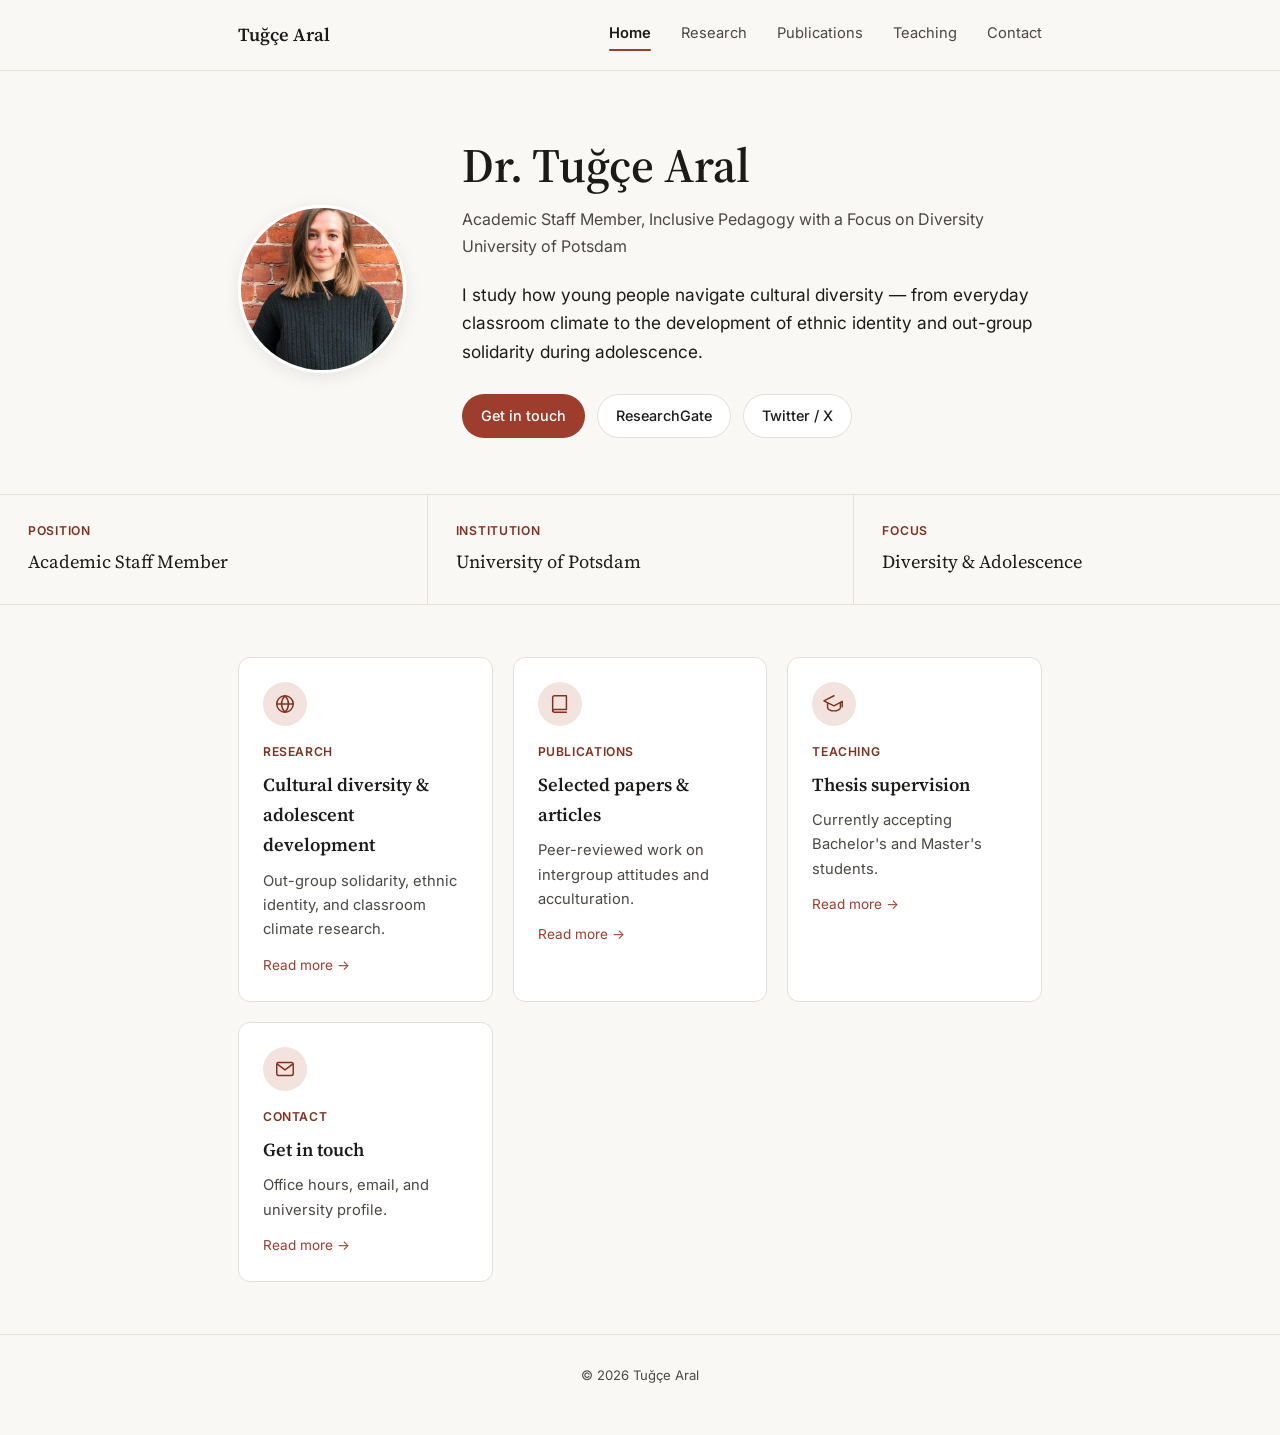
==== index.html @ c8dd9a88 "Add personal academic website for Dr. Tuğçe Aral Multi-page static site (Home, Research, Publication" ====
<!DOCTYPE html>
<html lang="en">
<head>
<meta charset="UTF-8">
<meta name="viewport" content="width=device-width, initial-scale=1.0">
<title>Tuğçe Aral</title>
<meta name="description" content="Dr. Tuğçe Aral — Academic staff member, University of Potsdam. Research on intergroup relations, cultural diversity, and adolescent development.">
<link rel="preconnect" href="https://fonts.googleapis.com">
<link rel="preconnect" href="https://fonts.gstatic.com" crossorigin>
<link href="https://fonts.googleapis.com/css2?family=Source+Serif+4:opsz,wght@8..60,400;8..60,600;8..60,700&family=Inter:wght@400;500;600&display=swap" rel="stylesheet">
<link rel="stylesheet" href="style.css">
</head>
<body>

<header class="site-header">
  <div class="wrap header-inner">
    <a href="index.html" class="brand">Tuğçe Aral</a>
    <nav>
      <a href="index.html" class="active" aria-current="page">Home</a>
      <a href="research.html">Research</a>
      <a href="publications.html">Publications</a>
      <a href="teaching.html">Teaching</a>
      <a href="contact.html">Contact</a>
    </nav>
  </div>
</header>

<main>

  <section class="hero wrap">
    <div class="hero-photo">
      <img src="assets/tugce-aral.webp" alt="Portrait of Dr. Tuğçe Aral" onerror="this.closest('.hero-photo').classList.add('no-photo')">
    </div>
    <div class="hero-text">
      <h1>Dr. Tuğçe Aral</h1>
      <p class="role">Academic Staff Member, Inclusive Pedagogy with a Focus on Diversity<br>University of Potsdam</p>
      <p class="intro">
        I study how young people navigate cultural diversity — from everyday classroom
        climate to the development of ethnic identity and out-group solidarity during
        adolescence.
      </p>
      <div class="hero-links">
        <a href="contact.html" class="btn btn-primary">Get in touch</a>
        <a href="https://www.researchgate.net/profile/Tugce-Aral" class="btn btn-outline" target="_blank" rel="noopener">ResearchGate</a>
        <a href="https://twitter.com/tugcearal" class="btn btn-outline" target="_blank" rel="noopener">Twitter / X</a>
      </div>
    </div>
  </section>

  <div class="glance">
    <div>
      <p class="glance-label">Position</p>
      <p class="glance-value">Academic Staff Member</p>
    </div>
    <div>
      <p class="glance-label">Institution</p>
      <p class="glance-value">University of Potsdam</p>
    </div>
    <div>
      <p class="glance-label">Focus</p>
      <p class="glance-value">Diversity &amp; Adolescence</p>
    </div>
  </div>

  <div class="teasers wrap">
    <a href="research.html" class="teaser">
      <div class="icon-circle" aria-hidden="true">
        <svg viewBox="0 0 24 24" fill="none" stroke="currentColor" stroke-width="1.6" stroke-linecap="round" stroke-linejoin="round">
          <circle cx="12" cy="12" r="9"/>
          <path d="M3 12h18M12 3c2.5 2.6 3.8 5.8 3.8 9s-1.3 6.4-3.8 9c-2.5-2.6-3.8-5.8-3.8-9s1.3-6.4 3.8-9z"/>
        </svg>
      </div>
      <p class="teaser-eyebrow">Research</p>
      <h3>Cultural diversity &amp; adolescent development</h3>
      <p>Out-group solidarity, ethnic identity, and classroom climate research.</p>
      <span class="arrow">Read more →</span>
    </a>
    <a href="publications.html" class="teaser">
      <div class="icon-circle" aria-hidden="true">
        <svg viewBox="0 0 24 24" fill="none" stroke="currentColor" stroke-width="1.6" stroke-linecap="round" stroke-linejoin="round">
          <path d="M4 19.5V5a2 2 0 0 1 2-2h13v15H6a2 2 0 0 0-2 2z"/>
          <path d="M4 19.5A2 2 0 0 0 6 21h13"/>
        </svg>
      </div>
      <p class="teaser-eyebrow">Publications</p>
      <h3>Selected papers &amp; articles</h3>
      <p>Peer-reviewed work on intergroup attitudes and acculturation.</p>
      <span class="arrow">Read more →</span>
    </a>
    <a href="teaching.html" class="teaser">
      <div class="icon-circle" aria-hidden="true">
        <svg viewBox="0 0 24 24" fill="none" stroke="currentColor" stroke-width="1.6" stroke-linecap="round" stroke-linejoin="round">
          <path d="M12 3 1 8.5 12 14l9-4.9V15"/>
          <path d="M5 10.7V16c0 1.5 3 3.5 7 3.5s7-2 7-3.5v-5.3"/>
        </svg>
      </div>
      <p class="teaser-eyebrow">Teaching</p>
      <h3>Thesis supervision</h3>
      <p>Currently accepting Bachelor's and Master's students.</p>
      <span class="arrow">Read more →</span>
    </a>
    <a href="contact.html" class="teaser">
      <div class="icon-circle" aria-hidden="true">
        <svg viewBox="0 0 24 24" fill="none" stroke="currentColor" stroke-width="1.6" stroke-linecap="round" stroke-linejoin="round">
          <rect x="3" y="5" width="18" height="14" rx="2"/>
          <path d="m4 7 8 6 8-6"/>
        </svg>
      </div>
      <p class="teaser-eyebrow">Contact</p>
      <h3>Get in touch</h3>
      <p>Office hours, email, and university profile.</p>
      <span class="arrow">Read more →</span>
    </a>
  </div>

</main>

<footer class="site-footer">
  <div class="wrap">
    <p>&copy; <span id="year"></span> Tuğçe Aral</p>
  </div>
</footer>

<script>
  document.getElementById('year').textContent = new Date().getFullYear();
</script>

</body>
</html>
---- style.css ----
:root {
  --ink: #1c1b1a;
  --ink-soft: #4a4744;
  --paper: #faf8f5;
  --paper-raised: #ffffff;
  --line: #e4dfd8;
  --accent: #9c3d2e;
  --accent-dark: #82301f;
  --accent-soft: #f2e3de;

  --serif: "Source Serif 4", Georgia, serif;
  --sans: "Inter", -apple-system, BlinkMacSystemFont, "Segoe UI", sans-serif;
  --max: 860px;
}

* { box-sizing: border-box; }

body {
  margin: 0;
  font-family: var(--sans);
  color: var(--ink);
  background: var(--paper);
  line-height: 1.65;
}

.wrap {
  max-width: var(--max);
  margin: 0 auto;
  padding: 0 28px;
}

a { color: var(--accent); }

/* Header */
.site-header {
  position: sticky;
  top: 0;
  z-index: 10;
  background: rgba(250, 248, 245, 0.9);
  backdrop-filter: blur(6px);
  border-bottom: 1px solid var(--line);
}

.header-inner {
  display: flex;
  align-items: center;
  justify-content: space-between;
  padding: 20px 28px;
}

.brand {
  font-family: var(--serif);
  font-weight: 600;
  font-size: 1.15rem;
  color: var(--ink);
  text-decoration: none;
}

nav { display: flex; gap: 30px; flex-wrap: wrap; }

nav a {
  position: relative;
  color: var(--ink-soft);
  text-decoration: none;
  font-size: 0.92rem;
  padding-bottom: 4px;
}

nav a:hover { color: var(--accent); }

nav a.active {
  color: var(--ink);
  font-weight: 600;
}

nav a.active::after {
  content: "";
  position: absolute;
  left: 0;
  right: 0;
  bottom: -2px;
  height: 2px;
  background: var(--accent);
  border-radius: 2px;
}

/* Page header (non-home pages) */
.page-head {
  padding: 56px 28px 40px;
  border-bottom: 1px solid var(--line);
}

.page-head .eyebrow { margin-bottom: 10px; }

.page-head h1 {
  font-size: 2.2rem;
  margin: 0 0 14px;
}

.page-head .lede {
  color: var(--ink-soft);
  font-size: 1.05rem;
  max-width: 60ch;
  margin: 0;
}

/* Hero (home) */
.hero {
  display: flex;
  align-items: center;
  gap: 56px;
  padding: 68px 28px 56px;
}

.hero-text { flex: 1.3; min-width: 280px; }

.eyebrow {
  margin: 0 0 6px;
  font-family: var(--serif);
  font-style: italic;
  font-size: 1.05rem;
  color: var(--accent-dark);
}

h1 {
  font-family: var(--serif);
  font-weight: 600;
  font-size: 3rem;
  line-height: 1.1;
  margin: 0 0 14px;
}

.role {
  color: var(--ink-soft);
  font-size: 1rem;
  margin: 0 0 22px;
}

.intro {
  font-size: 1.08rem;
  color: var(--ink);
  max-width: 52ch;
  margin: 0 0 28px;
}

.hero-links {
  display: flex;
  align-items: center;
  gap: 12px;
  flex-wrap: wrap;
}

.btn {
  display: inline-block;
  padding: 9px 18px;
  border-radius: 999px;
  font-size: 0.9rem;
  font-weight: 500;
  text-decoration: none;
  border: 1px solid transparent;
}

.btn-primary { background: var(--accent); color: #fff; }
.btn-primary:hover { background: var(--accent-dark); }

.btn-outline {
  border-color: var(--line);
  color: var(--ink);
  background: var(--paper-raised);
}
.btn-outline:hover { border-color: var(--accent); color: var(--accent); }

.hero-photo {
  flex: 0 0 auto;
}

.hero-photo img {
  width: 168px;
  height: 168px;
  border-radius: 50%;
  object-fit: cover;
  border: 3px solid var(--paper-raised);
  box-shadow: 0 4px 18px rgba(0, 0, 0, 0.08);
  display: block;
}

.hero-photo.no-photo img { visibility: hidden; }
.hero-photo.no-photo {
  width: 168px;
  height: 168px;
  border-radius: 50%;
  background: var(--accent-soft);
  display: flex;
  align-items: center;
  justify-content: center;
  color: var(--accent-dark);
  font-family: var(--serif);
  font-style: italic;
  font-size: 0.72rem;
  text-align: center;
  padding: 10px;
}
.hero-photo.no-photo::after { content: "Add photo"; }

/* At-a-glance strip (home) */
.glance {
  display: grid;
  grid-template-columns: repeat(3, 1fr);
  border-top: 1px solid var(--line);
  border-bottom: 1px solid var(--line);
}

.glance div {
  padding: 26px 28px;
  border-left: 1px solid var(--line);
}
.glance div:first-child { border-left: none; }

.glance .glance-label {
  font-family: var(--sans);
  font-size: 0.76rem;
  text-transform: uppercase;
  letter-spacing: 0.06em;
  color: var(--accent-dark);
  margin: 0 0 6px;
  font-weight: 600;
}

.glance .glance-value {
  font-family: var(--serif);
  font-size: 1.15rem;
  color: var(--ink);
  margin: 0;
}

/* Home teaser cards linking to subpages */
.teasers {
  display: grid;
  grid-template-columns: repeat(auto-fit, minmax(230px, 1fr));
  gap: 20px;
  padding: 52px 28px;
}

.teaser {
  display: block;
  text-decoration: none;
  background: var(--paper-raised);
  border: 1px solid var(--line);
  border-radius: 12px;
  padding: 24px;
  transition: border-color 0.15s, transform 0.15s;
}

.teaser:hover {
  border-color: var(--accent);
  transform: translateY(-2px);
}

.icon-circle {
  width: 44px;
  height: 44px;
  border-radius: 50%;
  background: var(--accent-soft);
  color: var(--accent-dark);
  display: flex;
  align-items: center;
  justify-content: center;
  margin-bottom: 16px;
  flex-shrink: 0;
}

.icon-circle svg {
  width: 22px;
  height: 22px;
}

.teaser .teaser-eyebrow {
  font-size: 0.76rem;
  text-transform: uppercase;
  letter-spacing: 0.05em;
  color: var(--accent-dark);
  font-weight: 600;
  margin: 0 0 8px;
}

.teaser h3 {
  font-family: var(--serif);
  font-size: 1.15rem;
  margin: 0 0 8px;
  color: var(--ink);
}

.teaser p {
  margin: 0;
  font-size: 0.92rem;
  color: var(--ink-soft);
}

.teaser .arrow {
  color: var(--accent);
  font-size: 0.85rem;
  margin-top: 12px;
  display: inline-block;
}

/* Generic content sections */
.section {
  padding: 52px 28px;
}

.section + .section { border-top: 1px solid var(--line); }

h2 {
  font-family: var(--serif);
  font-weight: 600;
  font-size: 1.7rem;
  margin: 0 0 18px;
}

h3 {
  font-family: var(--serif);
  font-weight: 600;
  font-size: 1.12rem;
  margin: 0 0 6px;
}

p { color: var(--ink-soft); margin: 0 0 14px; }

.note { font-size: 0.88rem; font-style: italic; margin-top: 20px; }

.memberships {
  font-size: 0.92rem;
  padding-top: 24px;
  margin-top: 8px;
  margin-bottom: 0;
}
.memberships strong { color: var(--ink); }

/* Research topic list */
.topic-list {
  list-style: none;
  margin: 0;
  padding: 0;
  display: grid;
  grid-template-columns: repeat(auto-fit, minmax(240px, 1fr));
  gap: 20px;
}

.topic-list li {
  background: var(--paper-raised);
  border: 1px solid var(--line);
  border-radius: 12px;
  padding: 24px;
  transition: border-color 0.15s, transform 0.15s;
}

.topic-list li:hover {
  border-color: var(--accent);
  transform: translateY(-2px);
}

.topic-list h3 { font-size: 1.08rem; }

.topic-list p { margin: 0; font-size: 0.94rem; }

/* Publications */
.pub-list {
  list-style: none;
  margin: 0;
  padding: 0;
  display: flex;
  flex-direction: column;
  gap: 22px;
}

.pub-list li {
  padding-bottom: 22px;
  border-bottom: 1px solid var(--line);
}

.pub-list li:last-child { border-bottom: none; padding-bottom: 0; }

.pub-list p { margin: 0 0 6px; font-size: 0.96rem; color: var(--ink-soft); }
.pub-list strong { color: var(--ink); }
.pub-list em { font-style: italic; }

.pub-list a {
  font-size: 0.85rem;
  text-decoration: none;
}
.pub-list a:hover { text-decoration: underline; }

/* Contact */
.contact-grid {
  display: grid;
  grid-template-columns: repeat(auto-fit, minmax(200px, 1fr));
  gap: 28px;
}

.contact-grid p { margin: 0 0 8px; }
.contact-grid a { text-decoration: none; }
.contact-grid a:hover { text-decoration: underline; }

.contact-grid h3 {
  font-family: var(--sans);
  font-size: 0.76rem;
  text-transform: uppercase;
  letter-spacing: 0.05em;
  color: var(--accent-dark);
  font-weight: 600;
  margin: 0 0 10px;
}

/* Footer */
.site-footer { padding: 30px 28px 48px; border-top: 1px solid var(--line); }
.site-footer p {
  font-size: 0.82rem;
  color: var(--ink-soft);
  margin: 0;
  text-align: center;
}

/* Responsive */
@media (max-width: 720px) {
  .hero { flex-direction: column; padding-top: 48px; text-align: center; }
  .hero-text { text-align: center; }
  .intro { margin-left: auto; margin-right: auto; }
  .hero-links { justify-content: center; }
  h1 { font-size: 2.3rem; }
  .topic-list { grid-template-columns: 1fr; }
  .glance { grid-template-columns: 1fr; }
  .glance div { border-left: none; border-top: 1px solid var(--line); }
  .glance div:first-child { border-top: none; }
}
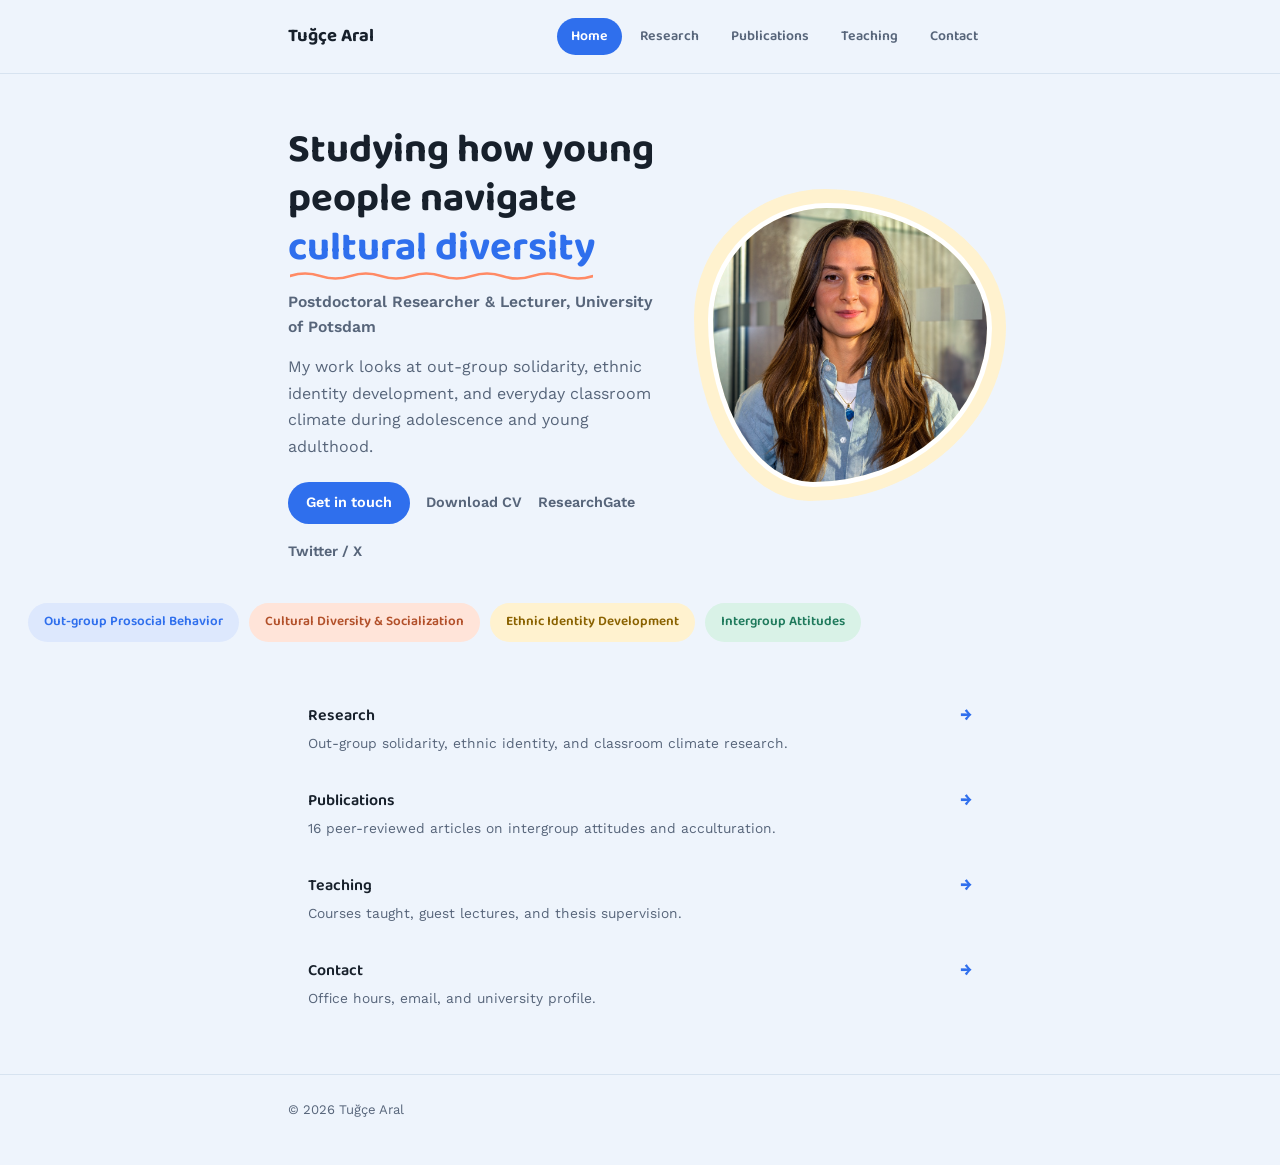
==== commit 9949326e: "Redesign site: friendly blue palette, updated CV content, and real headshot Add full publication lis" ====
--- a/index.html
+++ b/index.html
@@ -4,10 +4,10 @@
 <meta charset="UTF-8">
 <meta name="viewport" content="width=device-width, initial-scale=1.0">
 <title>Tuğçe Aral</title>
-<meta name="description" content="Dr. Tuğçe Aral — Academic staff member, University of Potsdam. Research on intergroup relations, cultural diversity, and adolescent development.">
+<meta name="description" content="Dr. Tuğçe Aral — Postdoctoral Researcher and Lecturer, University of Potsdam. Research on intergroup relations, cultural diversity, and adolescent development.">
 <link rel="preconnect" href="https://fonts.googleapis.com">
 <link rel="preconnect" href="https://fonts.gstatic.com" crossorigin>
-<link href="https://fonts.googleapis.com/css2?family=Source+Serif+4:opsz,wght@8..60,400;8..60,600;8..60,700&family=Inter:wght@400;500;600&display=swap" rel="stylesheet">
+<link href="https://fonts.googleapis.com/css2?family=Baloo+2:wght@600;700&family=Work+Sans:wght@400;500;600&display=swap" rel="stylesheet">
 <link rel="stylesheet" href="style.css">
 </head>
 <body>
@@ -28,88 +28,66 @@
 <main>
 
   <section class="hero wrap">
-    <div class="hero-photo">
-      <img src="assets/tugce-aral.webp" alt="Portrait of Dr. Tuğçe Aral" onerror="this.closest('.hero-photo').classList.add('no-photo')">
-    </div>
     <div class="hero-text">
-      <h1>Dr. Tuğçe Aral</h1>
-      <p class="role">Academic Staff Member, Inclusive Pedagogy with a Focus on Diversity<br>University of Potsdam</p>
+      <h1>Studying how young people navigate
+        <span class="squiggle-phrase">cultural diversity
+          <svg viewBox="0 0 200 12" preserveAspectRatio="none" aria-hidden="true">
+            <path d="M0 6 Q10 0 20 6 T40 6 T60 6 T80 6 T100 6 T120 6 T140 6 T160 6 T180 6 T200 6" fill="none" stroke-width="3" stroke-linecap="round"/>
+          </svg>
+        </span>
+      </h1>
+      <p class="role">Postdoctoral Researcher &amp; Lecturer, University of Potsdam</p>
       <p class="intro">
-        I study how young people navigate cultural diversity — from everyday classroom
-        climate to the development of ethnic identity and out-group solidarity during
-        adolescence.
+        My work looks at out-group solidarity, ethnic identity development, and everyday
+        classroom climate during adolescence and young adulthood.
       </p>
       <div class="hero-links">
-        <a href="contact.html" class="btn btn-primary">Get in touch</a>
-        <a href="https://www.researchgate.net/profile/Tugce-Aral" class="btn btn-outline" target="_blank" rel="noopener">ResearchGate</a>
-        <a href="https://twitter.com/tugcearal" class="btn btn-outline" target="_blank" rel="noopener">Twitter / X</a>
+        <a href="mailto:tugce.aral@uni-potsdam.de" class="primary">Get in touch</a>
+        <a href="assets/tugce-aral-cv.docx">Download CV</a>
+        <a href="https://www.researchgate.net/profile/Tugce-Aral" target="_blank" rel="noopener">ResearchGate</a>
+        <a href="https://twitter.com/tugcearal" target="_blank" rel="noopener">Twitter / X</a>
       </div>
+    </div>
+    <div class="hero-photo">
+      <img src="assets/tugce-aral-2.jpg" alt="Portrait of Dr. Tuğçe Aral">
     </div>
   </section>
 
-  <div class="glance">
-    <div>
-      <p class="glance-label">Position</p>
-      <p class="glance-value">Academic Staff Member</p>
-    </div>
-    <div>
-      <p class="glance-label">Institution</p>
-      <p class="glance-value">University of Potsdam</p>
-    </div>
-    <div>
-      <p class="glance-label">Focus</p>
-      <p class="glance-value">Diversity &amp; Adolescence</p>
-    </div>
+  <div class="chips" aria-hidden="true">
+    <span class="chip c1">Out-group Prosocial Behavior</span>
+    <span class="chip c2">Cultural Diversity &amp; Socialization</span>
+    <span class="chip c3">Ethnic Identity Development</span>
+    <span class="chip c4">Intergroup Attitudes</span>
   </div>
 
-  <div class="teasers wrap">
-    <a href="research.html" class="teaser">
-      <div class="icon-circle" aria-hidden="true">
-        <svg viewBox="0 0 24 24" fill="none" stroke="currentColor" stroke-width="1.6" stroke-linecap="round" stroke-linejoin="round">
-          <circle cx="12" cy="12" r="9"/>
-          <path d="M3 12h18M12 3c2.5 2.6 3.8 5.8 3.8 9s-1.3 6.4-3.8 9c-2.5-2.6-3.8-5.8-3.8-9s1.3-6.4 3.8-9z"/>
-        </svg>
-      </div>
-      <p class="teaser-eyebrow">Research</p>
-      <h3>Cultural diversity &amp; adolescent development</h3>
-      <p>Out-group solidarity, ethnic identity, and classroom climate research.</p>
-      <span class="arrow">Read more →</span>
+  <div class="index-list wrap">
+    <a href="research.html" class="index-row">
+      <span>
+        <h3>Research</h3>
+        <p>Out-group solidarity, ethnic identity, and classroom climate research.</p>
+      </span>
+      <span class="idx-arrow">→</span>
     </a>
-    <a href="publications.html" class="teaser">
-      <div class="icon-circle" aria-hidden="true">
-        <svg viewBox="0 0 24 24" fill="none" stroke="currentColor" stroke-width="1.6" stroke-linecap="round" stroke-linejoin="round">
-          <path d="M4 19.5V5a2 2 0 0 1 2-2h13v15H6a2 2 0 0 0-2 2z"/>
-          <path d="M4 19.5A2 2 0 0 0 6 21h13"/>
-        </svg>
-      </div>
-      <p class="teaser-eyebrow">Publications</p>
-      <h3>Selected papers &amp; articles</h3>
-      <p>Peer-reviewed work on intergroup attitudes and acculturation.</p>
-      <span class="arrow">Read more →</span>
+    <a href="publications.html" class="index-row">
+      <span>
+        <h3>Publications</h3>
+        <p>16 peer-reviewed articles on intergroup attitudes and acculturation.</p>
+      </span>
+      <span class="idx-arrow">→</span>
     </a>
-    <a href="teaching.html" class="teaser">
-      <div class="icon-circle" aria-hidden="true">
-        <svg viewBox="0 0 24 24" fill="none" stroke="currentColor" stroke-width="1.6" stroke-linecap="round" stroke-linejoin="round">
-          <path d="M12 3 1 8.5 12 14l9-4.9V15"/>
-          <path d="M5 10.7V16c0 1.5 3 3.5 7 3.5s7-2 7-3.5v-5.3"/>
-        </svg>
-      </div>
-      <p class="teaser-eyebrow">Teaching</p>
-      <h3>Thesis supervision</h3>
-      <p>Currently accepting Bachelor's and Master's students.</p>
-      <span class="arrow">Read more →</span>
+    <a href="teaching.html" class="index-row">
+      <span>
+        <h3>Teaching</h3>
+        <p>Courses taught, guest lectures, and thesis supervision.</p>
+      </span>
+      <span class="idx-arrow">→</span>
     </a>
-    <a href="contact.html" class="teaser">
-      <div class="icon-circle" aria-hidden="true">
-        <svg viewBox="0 0 24 24" fill="none" stroke="currentColor" stroke-width="1.6" stroke-linecap="round" stroke-linejoin="round">
-          <rect x="3" y="5" width="18" height="14" rx="2"/>
-          <path d="m4 7 8 6 8-6"/>
-        </svg>
-      </div>
-      <p class="teaser-eyebrow">Contact</p>
-      <h3>Get in touch</h3>
-      <p>Office hours, email, and university profile.</p>
-      <span class="arrow">Read more →</span>
+    <a href="contact.html" class="index-row">
+      <span>
+        <h3>Contact</h3>
+        <p>Office hours, email, and university profile.</p>
+      </span>
+      <span class="idx-arrow">→</span>
     </a>
   </div>
 
--- a/style.css
+++ b/style.css
@@ -1,434 +1,300 @@
 :root {
-  --ink: #1c1b1a;
-  --ink-soft: #4a4744;
-  --paper: #faf8f5;
-  --paper-raised: #ffffff;
-  --line: #e4dfd8;
-  --accent: #9c3d2e;
-  --accent-dark: #82301f;
-  --accent-soft: #f2e3de;
-
-  --serif: "Source Serif 4", Georgia, serif;
-  --sans: "Inter", -apple-system, BlinkMacSystemFont, "Segoe UI", sans-serif;
-  --max: 860px;
+  --ink: #17202b;
+  --ink-soft: #57657a;
+  --paper: #eef4fc;
+  --card: #ffffff;
+  --line: #d7e3f0;
+
+  --blue: #2f6fed;
+  --blue-soft: #dde8fd;
+  --coral: #ff8a65;
+  --coral-soft: #ffe4d9;
+  --coral-ink: #b2502a;
+  --yellow: #ffc94d;
+  --yellow-soft: #fff2cf;
+  --yellow-ink: #8a6200;
+  --mint: #33b18a;
+  --mint-soft: #d9f2e7;
+  --mint-ink: #1f7a5c;
+
+  --display: "Baloo 2", "Nunito", sans-serif;
+  --body: "Work Sans", -apple-system, BlinkMacSystemFont, "Segoe UI", sans-serif;
+  --max: 760px;
 }
 
 * { box-sizing: border-box; }
 
 body {
   margin: 0;
-  font-family: var(--sans);
+  font-family: var(--body);
   color: var(--ink);
   background: var(--paper);
   line-height: 1.65;
 }
 
-.wrap {
-  max-width: var(--max);
-  margin: 0 auto;
-  padding: 0 28px;
-}
-
-a { color: var(--accent); }
+.wrap { max-width: var(--max); margin: 0 auto; padding: 0 28px; }
+
+a { color: var(--blue); }
 
 /* Header */
-.site-header {
-  position: sticky;
-  top: 0;
-  z-index: 10;
-  background: rgba(250, 248, 245, 0.9);
-  backdrop-filter: blur(6px);
-  border-bottom: 1px solid var(--line);
-}
+.site-header { border-bottom: 1px solid var(--line); }
 
 .header-inner {
   display: flex;
   align-items: center;
   justify-content: space-between;
-  padding: 20px 28px;
+  padding: 18px 28px;
+  flex-wrap: wrap;
+  gap: 10px;
 }
 
 .brand {
-  font-family: var(--serif);
-  font-weight: 600;
+  font-family: var(--display);
+  font-weight: 700;
   font-size: 1.15rem;
   color: var(--ink);
   text-decoration: none;
 }
 
-nav { display: flex; gap: 30px; flex-wrap: wrap; }
+nav { display: flex; gap: 4px; flex-wrap: wrap; }
 
 nav a {
+  color: var(--ink-soft);
+  text-decoration: none;
+  font-family: var(--display);
+  font-weight: 600;
+  font-size: 0.88rem;
+  padding: 7px 14px;
+  border-radius: 999px;
+}
+
+nav a:hover { background: var(--blue-soft); color: var(--blue); }
+
+nav a.active { background: var(--blue); color: #fff; }
+
+/* Page head (subpages) */
+.page-head { padding: 48px 28px 8px; }
+
+.page-head .eyebrow { margin-bottom: 6px; }
+
+.page-head h1 {
+  font-size: clamp(1.7rem, 4vw, 2.2rem);
+  margin: 0 0 12px;
+}
+
+.page-head .lede {
+  color: var(--ink-soft);
+  font-size: 1rem;
+  max-width: 58ch;
+  margin: 0;
+}
+
+/* Hero (home) */
+.hero {
+  display: grid;
+  grid-template-columns: 1.15fr 0.85fr;
+  gap: 36px;
+  align-items: center;
+  padding: 52px 28px 40px;
+}
+
+.hero-text .eyebrow { margin-bottom: 10px; }
+
+h1 {
+  font-family: var(--display);
+  font-weight: 700;
+  font-size: clamp(1.9rem, 4vw, 2.5rem);
+  line-height: 1.22;
+  margin: 0 0 16px;
+}
+
+.squiggle-phrase { position: relative; display: inline-block; color: var(--blue); }
+.squiggle-phrase svg { position: absolute; left: 2px; right: 2px; bottom: -8px; width: calc(100% - 4px); height: 10px; }
+.squiggle-phrase svg path { stroke: var(--coral); }
+
+.role {
+  color: var(--ink-soft);
+  font-weight: 600;
+  font-size: 0.98rem;
+  margin: 0 0 14px;
+}
+
+.intro {
+  font-size: 1rem;
+  color: var(--ink-soft);
+  max-width: 50ch;
+  margin: 0 0 22px;
+}
+
+.hero-links {
+  display: flex;
+  align-items: center;
+  gap: 16px;
+  flex-wrap: wrap;
+  font-size: 0.9rem;
+}
+
+.hero-links a { text-decoration: none; color: var(--ink-soft); font-weight: 600; }
+.hero-links a:hover { color: var(--blue); }
+.hero-links a.primary {
+  background: var(--blue);
+  color: #fff;
+  padding: 9px 18px;
+  border-radius: 999px;
+}
+.hero-links a.primary:hover { background: #2559c4; color: #fff; }
+
+.hero-photo { position: relative; }
+
+.hero-photo::before {
+  content: "";
+  position: absolute;
+  inset: -14px;
+  background: var(--yellow-soft);
+  border-radius: 42% 58% 63% 37% / 41% 44% 56% 59%;
+  z-index: 0;
+}
+
+.hero-photo img {
   position: relative;
-  color: var(--ink-soft);
-  text-decoration: none;
-  font-size: 0.92rem;
-  padding-bottom: 4px;
-}
-
-nav a:hover { color: var(--accent); }
-
-nav a.active {
-  color: var(--ink);
+  z-index: 1;
+  width: 100%;
+  aspect-ratio: 1 / 1;
+  object-fit: cover;
+  border-radius: 42% 58% 63% 37% / 41% 44% 56% 59%;
+  border: 5px solid var(--card);
+  display: block;
+}
+
+/* Topic chips */
+.chips {
+  display: flex;
+  flex-wrap: wrap;
+  gap: 10px;
+  padding: 0 28px 44px;
+}
+
+.chip {
+  font-family: var(--display);
   font-weight: 600;
-}
-
-nav a.active::after {
+  font-size: 0.84rem;
+  padding: 8px 16px;
+  border-radius: 999px;
+}
+
+.chip.c1 { background: var(--blue-soft); color: var(--blue); }
+.chip.c2 { background: var(--coral-soft); color: var(--coral-ink); }
+.chip.c3 { background: var(--yellow-soft); color: var(--yellow-ink); }
+.chip.c4 { background: var(--mint-soft); color: var(--mint-ink); }
+
+/* Sections */
+.section { padding: 40px 28px; border-top: 1px solid var(--line); }
+
+h2 {
+  font-family: var(--display);
+  font-weight: 700;
+  font-size: 1.15rem;
+  color: var(--blue);
+  margin: 0 0 20px;
+}
+
+h3 { font-weight: 600; font-size: 1rem; margin: 0 0 4px; }
+
+p { color: var(--ink-soft); margin: 0 0 14px; }
+p:last-child { margin-bottom: 0; }
+
+.note { font-size: 0.85rem; font-style: italic; margin-bottom: 18px; }
+
+/* Prose (subpages) */
+.prose { padding: 32px 28px 60px; }
+.prose p { font-size: 0.98rem; margin-bottom: 18px; }
+.prose strong { color: var(--ink); }
+.prose em { font-style: italic; }
+
+/* Topic / info list with colored dots */
+.topic-list-plain {
+  list-style: none;
+  margin: 0 0 8px;
+  padding: 0;
+  display: flex;
+  flex-direction: column;
+  gap: 16px;
+}
+
+.topic-list-plain li {
+  position: relative;
+  padding-left: 22px;
+  font-size: 0.96rem;
+  color: var(--ink-soft);
+}
+
+.topic-list-plain li::before {
   content: "";
   position: absolute;
   left: 0;
-  right: 0;
-  bottom: -2px;
-  height: 2px;
-  background: var(--accent);
-  border-radius: 2px;
-}
-
-/* Page header (non-home pages) */
-.page-head {
-  padding: 56px 28px 40px;
-  border-bottom: 1px solid var(--line);
-}
-
-.page-head .eyebrow { margin-bottom: 10px; }
-
-.page-head h1 {
-  font-size: 2.2rem;
-  margin: 0 0 14px;
-}
-
-.page-head .lede {
-  color: var(--ink-soft);
-  font-size: 1.05rem;
-  max-width: 60ch;
-  margin: 0;
-}
-
-/* Hero (home) */
-.hero {
-  display: flex;
-  align-items: center;
-  gap: 56px;
-  padding: 68px 28px 56px;
-}
-
-.hero-text { flex: 1.3; min-width: 280px; }
-
-.eyebrow {
-  margin: 0 0 6px;
-  font-family: var(--serif);
-  font-style: italic;
-  font-size: 1.05rem;
-  color: var(--accent-dark);
-}
-
-h1 {
-  font-family: var(--serif);
-  font-weight: 600;
-  font-size: 3rem;
-  line-height: 1.1;
-  margin: 0 0 14px;
-}
-
-.role {
-  color: var(--ink-soft);
-  font-size: 1rem;
-  margin: 0 0 22px;
-}
-
-.intro {
-  font-size: 1.08rem;
-  color: var(--ink);
-  max-width: 52ch;
-  margin: 0 0 28px;
-}
-
-.hero-links {
-  display: flex;
-  align-items: center;
-  gap: 12px;
-  flex-wrap: wrap;
-}
-
-.btn {
-  display: inline-block;
-  padding: 9px 18px;
-  border-radius: 999px;
-  font-size: 0.9rem;
-  font-weight: 500;
+  top: 7px;
+  width: 10px;
+  height: 10px;
+  border-radius: 50%;
+  background: var(--blue);
+}
+
+.topic-list-plain li:nth-child(4n+2)::before { background: var(--coral); }
+.topic-list-plain li:nth-child(4n+3)::before { background: var(--yellow); }
+.topic-list-plain li:nth-child(4n+4)::before { background: var(--mint); }
+
+.topic-list-plain strong { color: var(--ink); }
+
+/* Index list (home nav) */
+.index-list { display: flex; flex-direction: column; padding: 0 28px 48px; }
+
+.index-row {
+  display: flex;
+  align-items: baseline;
+  justify-content: space-between;
+  gap: 16px;
+  padding: 16px 20px;
+  border-radius: 14px;
   text-decoration: none;
-  border: 1px solid transparent;
-}
-
-.btn-primary { background: var(--accent); color: #fff; }
-.btn-primary:hover { background: var(--accent-dark); }
-
-.btn-outline {
-  border-color: var(--line);
-  color: var(--ink);
-  background: var(--paper-raised);
-}
-.btn-outline:hover { border-color: var(--accent); color: var(--accent); }
-
-.hero-photo {
-  flex: 0 0 auto;
-}
-
-.hero-photo img {
-  width: 168px;
-  height: 168px;
-  border-radius: 50%;
-  object-fit: cover;
-  border: 3px solid var(--paper-raised);
-  box-shadow: 0 4px 18px rgba(0, 0, 0, 0.08);
-  display: block;
-}
-
-.hero-photo.no-photo img { visibility: hidden; }
-.hero-photo.no-photo {
-  width: 168px;
-  height: 168px;
-  border-radius: 50%;
-  background: var(--accent-soft);
-  display: flex;
-  align-items: center;
-  justify-content: center;
-  color: var(--accent-dark);
-  font-family: var(--serif);
-  font-style: italic;
-  font-size: 0.72rem;
-  text-align: center;
-  padding: 10px;
-}
-.hero-photo.no-photo::after { content: "Add photo"; }
-
-/* At-a-glance strip (home) */
-.glance {
-  display: grid;
-  grid-template-columns: repeat(3, 1fr);
-  border-top: 1px solid var(--line);
-  border-bottom: 1px solid var(--line);
-}
-
-.glance div {
-  padding: 26px 28px;
-  border-left: 1px solid var(--line);
-}
-.glance div:first-child { border-left: none; }
-
-.glance .glance-label {
-  font-family: var(--sans);
-  font-size: 0.76rem;
+  color: inherit;
+}
+
+.index-row:hover { background: var(--card); }
+
+.index-row h3 { font-family: var(--display); font-size: 1rem; color: var(--ink); margin: 0 0 3px; }
+.index-row p { margin: 0; font-size: 0.86rem; color: var(--ink-soft); }
+.index-row .idx-arrow { color: var(--blue); font-weight: 700; flex-shrink: 0; }
+
+/* Publications */
+.pub-entries { display: flex; flex-direction: column; gap: 22px; }
+.pub-entry { font-size: 0.94rem; color: var(--ink-soft); }
+.pub-entry p { margin: 0 0 6px; }
+.pub-entry strong { color: var(--ink); }
+.pub-entry em { font-style: italic; }
+.pub-entry a { color: var(--blue); text-decoration: underline; font-size: 0.86rem; font-weight: 500; }
+
+/* Contact */
+.contact-block { margin-bottom: 22px; }
+.contact-block:last-child { margin-bottom: 0; }
+.contact-block .label {
+  font-family: var(--display);
+  font-weight: 700;
+  font-size: 0.78rem;
   text-transform: uppercase;
-  letter-spacing: 0.06em;
-  color: var(--accent-dark);
-  margin: 0 0 6px;
-  font-weight: 600;
-}
-
-.glance .glance-value {
-  font-family: var(--serif);
-  font-size: 1.15rem;
-  color: var(--ink);
-  margin: 0;
-}
-
-/* Home teaser cards linking to subpages */
-.teasers {
-  display: grid;
-  grid-template-columns: repeat(auto-fit, minmax(230px, 1fr));
-  gap: 20px;
-  padding: 52px 28px;
-}
-
-.teaser {
-  display: block;
-  text-decoration: none;
-  background: var(--paper-raised);
-  border: 1px solid var(--line);
-  border-radius: 12px;
-  padding: 24px;
-  transition: border-color 0.15s, transform 0.15s;
-}
-
-.teaser:hover {
-  border-color: var(--accent);
-  transform: translateY(-2px);
-}
-
-.icon-circle {
-  width: 44px;
-  height: 44px;
-  border-radius: 50%;
-  background: var(--accent-soft);
-  color: var(--accent-dark);
-  display: flex;
-  align-items: center;
-  justify-content: center;
-  margin-bottom: 16px;
-  flex-shrink: 0;
-}
-
-.icon-circle svg {
-  width: 22px;
-  height: 22px;
-}
-
-.teaser .teaser-eyebrow {
-  font-size: 0.76rem;
-  text-transform: uppercase;
-  letter-spacing: 0.05em;
-  color: var(--accent-dark);
-  font-weight: 600;
-  margin: 0 0 8px;
-}
-
-.teaser h3 {
-  font-family: var(--serif);
-  font-size: 1.15rem;
-  margin: 0 0 8px;
-  color: var(--ink);
-}
-
-.teaser p {
-  margin: 0;
-  font-size: 0.92rem;
-  color: var(--ink-soft);
-}
-
-.teaser .arrow {
-  color: var(--accent);
-  font-size: 0.85rem;
-  margin-top: 12px;
-  display: inline-block;
-}
-
-/* Generic content sections */
-.section {
-  padding: 52px 28px;
-}
-
-.section + .section { border-top: 1px solid var(--line); }
-
-h2 {
-  font-family: var(--serif);
-  font-weight: 600;
-  font-size: 1.7rem;
-  margin: 0 0 18px;
-}
-
-h3 {
-  font-family: var(--serif);
-  font-weight: 600;
-  font-size: 1.12rem;
-  margin: 0 0 6px;
-}
-
-p { color: var(--ink-soft); margin: 0 0 14px; }
-
-.note { font-size: 0.88rem; font-style: italic; margin-top: 20px; }
-
-.memberships {
-  font-size: 0.92rem;
-  padding-top: 24px;
-  margin-top: 8px;
-  margin-bottom: 0;
-}
-.memberships strong { color: var(--ink); }
-
-/* Research topic list */
-.topic-list {
-  list-style: none;
-  margin: 0;
-  padding: 0;
-  display: grid;
-  grid-template-columns: repeat(auto-fit, minmax(240px, 1fr));
-  gap: 20px;
-}
-
-.topic-list li {
-  background: var(--paper-raised);
-  border: 1px solid var(--line);
-  border-radius: 12px;
-  padding: 24px;
-  transition: border-color 0.15s, transform 0.15s;
-}
-
-.topic-list li:hover {
-  border-color: var(--accent);
-  transform: translateY(-2px);
-}
-
-.topic-list h3 { font-size: 1.08rem; }
-
-.topic-list p { margin: 0; font-size: 0.94rem; }
-
-/* Publications */
-.pub-list {
-  list-style: none;
-  margin: 0;
-  padding: 0;
-  display: flex;
-  flex-direction: column;
-  gap: 22px;
-}
-
-.pub-list li {
-  padding-bottom: 22px;
-  border-bottom: 1px solid var(--line);
-}
-
-.pub-list li:last-child { border-bottom: none; padding-bottom: 0; }
-
-.pub-list p { margin: 0 0 6px; font-size: 0.96rem; color: var(--ink-soft); }
-.pub-list strong { color: var(--ink); }
-.pub-list em { font-style: italic; }
-
-.pub-list a {
-  font-size: 0.85rem;
-  text-decoration: none;
-}
-.pub-list a:hover { text-decoration: underline; }
-
-/* Contact */
-.contact-grid {
-  display: grid;
-  grid-template-columns: repeat(auto-fit, minmax(200px, 1fr));
-  gap: 28px;
-}
-
-.contact-grid p { margin: 0 0 8px; }
-.contact-grid a { text-decoration: none; }
-.contact-grid a:hover { text-decoration: underline; }
-
-.contact-grid h3 {
-  font-family: var(--sans);
-  font-size: 0.76rem;
-  text-transform: uppercase;
-  letter-spacing: 0.05em;
-  color: var(--accent-dark);
-  font-weight: 600;
-  margin: 0 0 10px;
-}
+  letter-spacing: 0.04em;
+  color: var(--blue);
+  margin: 0 0 5px;
+}
+.contact-block p { margin: 0; color: var(--ink-soft); }
+.contact-block a { color: var(--blue); }
 
 /* Footer */
-.site-footer { padding: 30px 28px 48px; border-top: 1px solid var(--line); }
-.site-footer p {
-  font-size: 0.82rem;
-  color: var(--ink-soft);
-  margin: 0;
-  text-align: center;
-}
+.site-footer { padding: 24px 28px 44px; border-top: 1px solid var(--line); }
+.site-footer p { font-size: 0.82rem; color: var(--ink-soft); margin: 0; }
 
 /* Responsive */
-@media (max-width: 720px) {
-  .hero { flex-direction: column; padding-top: 48px; text-align: center; }
-  .hero-text { text-align: center; }
-  .intro { margin-left: auto; margin-right: auto; }
-  .hero-links { justify-content: center; }
-  h1 { font-size: 2.3rem; }
-  .topic-list { grid-template-columns: 1fr; }
-  .glance { grid-template-columns: 1fr; }
-  .glance div { border-left: none; border-top: 1px solid var(--line); }
-  .glance div:first-child { border-top: none; }
-}
+@media (max-width: 680px) {
+  .hero { grid-template-columns: 1fr; padding-top: 40px; }
+  .hero-photo { max-width: 220px; margin: 0 auto; order: -1; }
+  h1 { font-size: 1.9rem; }
+}
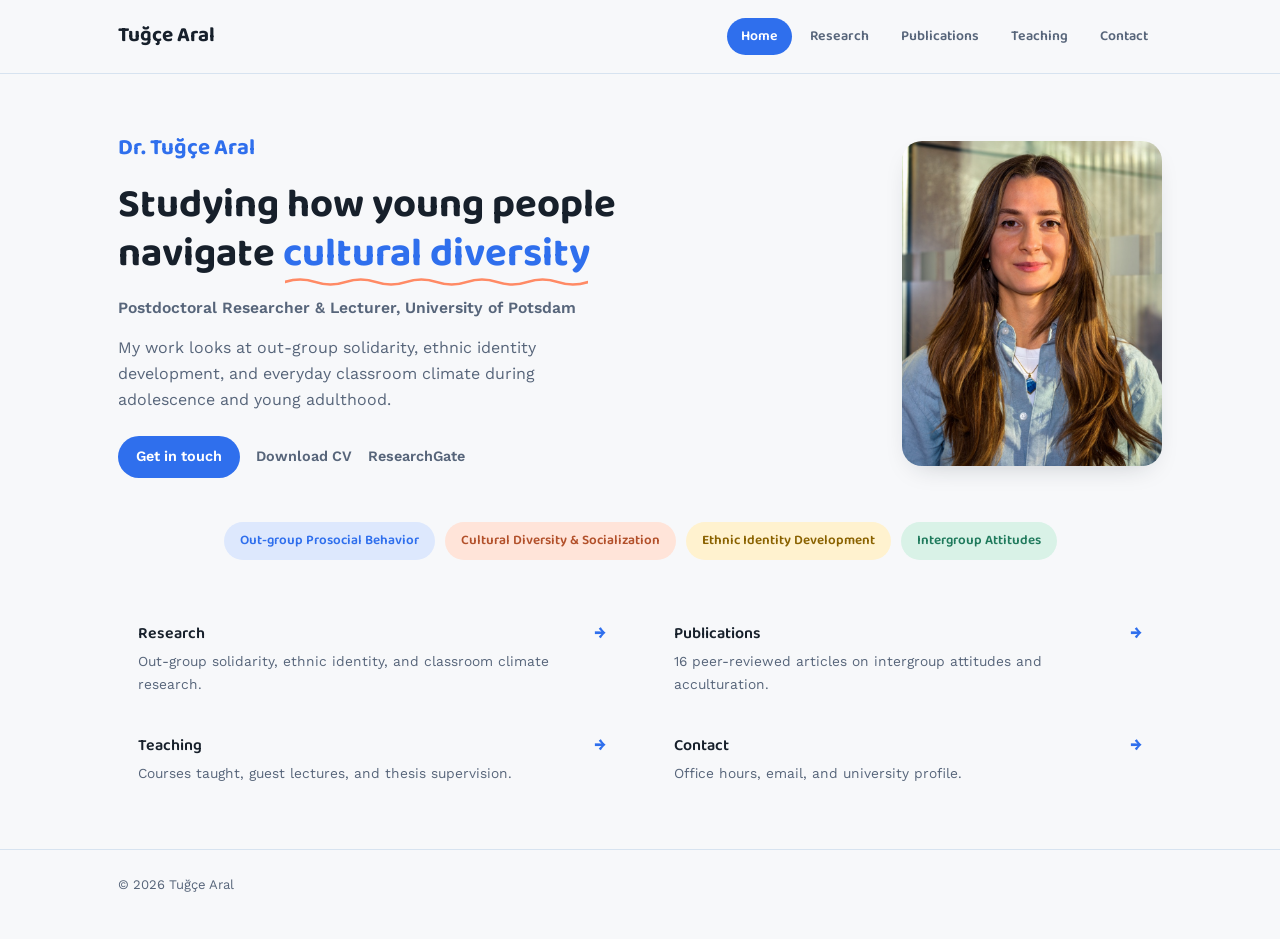
==== commit 356b1e20: "Make name more prominent, drop Twitter link, resize photo and chips Add a colored "Dr. Tuğçe Aral" n" ====
--- a/index.html
+++ b/index.html
@@ -29,6 +29,7 @@
 
   <section class="hero wrap">
     <div class="hero-text">
+      <p class="name-tag">Dr. Tuğçe Aral</p>
       <h1>Studying how young people navigate
         <span class="squiggle-phrase">cultural diversity
           <svg viewBox="0 0 200 12" preserveAspectRatio="none" aria-hidden="true">
@@ -45,7 +46,6 @@
         <a href="mailto:tugce.aral@uni-potsdam.de" class="primary">Get in touch</a>
         <a href="assets/tugce-aral-cv.docx">Download CV</a>
         <a href="https://www.researchgate.net/profile/Tugce-Aral" target="_blank" rel="noopener">ResearchGate</a>
-        <a href="https://twitter.com/tugcearal" target="_blank" rel="noopener">Twitter / X</a>
       </div>
     </div>
     <div class="hero-photo">
--- a/style.css
+++ b/style.css
@@ -1,7 +1,7 @@
 :root {
   --ink: #17202b;
   --ink-soft: #57657a;
-  --paper: #eef4fc;
+  --paper: #f7f8fa;
   --card: #ffffff;
   --line: #d7e3f0;
 
@@ -19,7 +19,8 @@
 
   --display: "Baloo 2", "Nunito", sans-serif;
   --body: "Work Sans", -apple-system, BlinkMacSystemFont, "Segoe UI", sans-serif;
-  --max: 760px;
+  --max: 1100px;
+  --text-max: 680px;
 }
 
 * { box-sizing: border-box; }
@@ -51,7 +52,7 @@
 .brand {
   font-family: var(--display);
   font-weight: 700;
-  font-size: 1.15rem;
+  font-size: 1.3rem;
   color: var(--ink);
   text-decoration: none;
 }
@@ -92,13 +93,22 @@
 /* Hero (home) */
 .hero {
   display: grid;
-  grid-template-columns: 1.15fr 0.85fr;
-  gap: 36px;
+  grid-template-columns: minmax(0, 560px) minmax(0, 380px);
+  justify-content: space-between;
+  gap: 48px;
   align-items: center;
-  padding: 52px 28px 40px;
+  padding: 56px 28px 44px;
 }
 
 .hero-text .eyebrow { margin-bottom: 10px; }
+
+.name-tag {
+  font-family: var(--display);
+  font-weight: 700;
+  font-size: 1.4rem;
+  color: var(--blue);
+  margin: 0 0 14px;
+}
 
 h1 {
   font-family: var(--display);
@@ -144,25 +154,14 @@
 }
 .hero-links a.primary:hover { background: #2559c4; color: #fff; }
 
-.hero-photo { position: relative; }
-
-.hero-photo::before {
-  content: "";
-  position: absolute;
-  inset: -14px;
-  background: var(--yellow-soft);
-  border-radius: 42% 58% 63% 37% / 41% 44% 56% 59%;
-  z-index: 0;
-}
+.hero-photo { justify-self: end; width: 100%; max-width: 260px; }
 
 .hero-photo img {
-  position: relative;
-  z-index: 1;
   width: 100%;
-  aspect-ratio: 1 / 1;
+  aspect-ratio: 4 / 5;
   object-fit: cover;
-  border-radius: 42% 58% 63% 37% / 41% 44% 56% 59%;
-  border: 5px solid var(--card);
+  border-radius: 20px;
+  box-shadow: 0 10px 28px -14px rgba(23, 32, 43, 0.28);
   display: block;
 }
 
@@ -170,6 +169,7 @@
 .chips {
   display: flex;
   flex-wrap: wrap;
+  justify-content: center;
   gap: 10px;
   padding: 0 28px 44px;
 }
@@ -189,6 +189,7 @@
 
 /* Sections */
 .section { padding: 40px 28px; border-top: 1px solid var(--line); }
+.section > p { max-width: var(--text-max); }
 
 h2 {
   font-family: var(--display);
@@ -206,7 +207,7 @@
 .note { font-size: 0.85rem; font-style: italic; margin-bottom: 18px; }
 
 /* Prose (subpages) */
-.prose { padding: 32px 28px 60px; }
+.prose { max-width: var(--text-max); margin: 0 auto; padding: 32px 28px 60px; }
 .prose p { font-size: 0.98rem; margin-bottom: 18px; }
 .prose strong { color: var(--ink); }
 .prose em { font-style: italic; }
@@ -216,6 +217,7 @@
   list-style: none;
   margin: 0 0 8px;
   padding: 0;
+  max-width: var(--text-max);
   display: flex;
   flex-direction: column;
   gap: 16px;
@@ -248,6 +250,10 @@
 /* Index list (home nav) */
 .index-list { display: flex; flex-direction: column; padding: 0 28px 48px; }
 
+@media (min-width: 760px) {
+  .index-list { display: grid; grid-template-columns: repeat(2, 1fr); gap: 4px 28px; }
+}
+
 .index-row {
   display: flex;
   align-items: baseline;
@@ -274,7 +280,7 @@
 .pub-entry a { color: var(--blue); text-decoration: underline; font-size: 0.86rem; font-weight: 500; }
 
 /* Contact */
-.contact-block { margin-bottom: 22px; }
+.contact-block { max-width: var(--text-max); margin-bottom: 22px; }
 .contact-block:last-child { margin-bottom: 0; }
 .contact-block .label {
   font-family: var(--display);
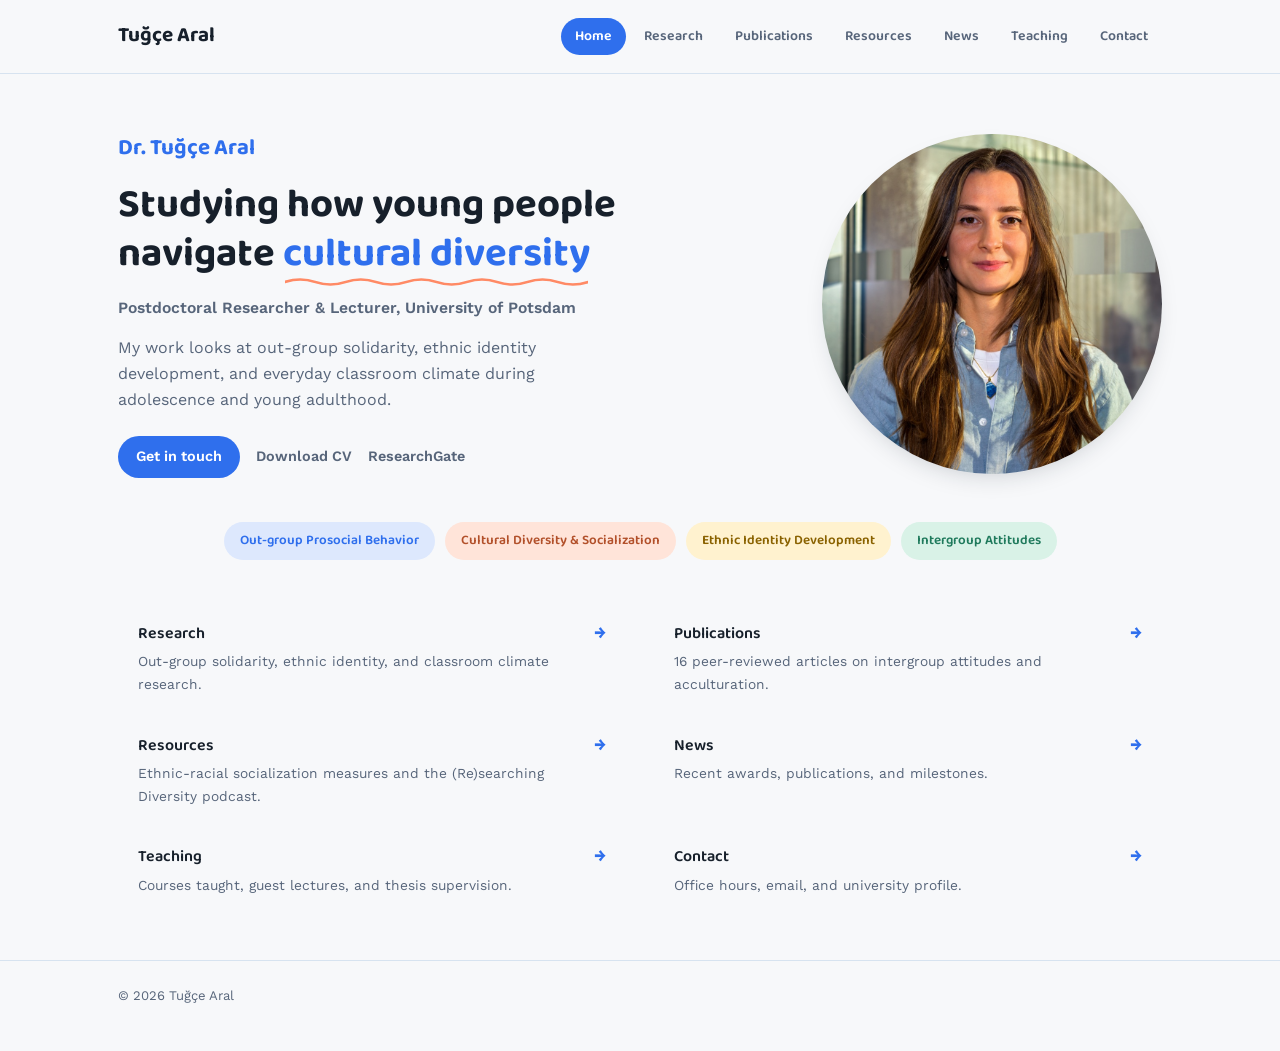
==== commit 1cfbd45d: "Add Resources and News pages Resources lists the ethnic-racial socialization measures and the (Re)se" ====
--- a/index.html
+++ b/index.html
@@ -19,6 +19,8 @@
       <a href="index.html" class="active" aria-current="page">Home</a>
       <a href="research.html">Research</a>
       <a href="publications.html">Publications</a>
+      <a href="resources.html">Resources</a>
+      <a href="news.html">News</a>
       <a href="teaching.html">Teaching</a>
       <a href="contact.html">Contact</a>
     </nav>
@@ -75,6 +77,20 @@
       </span>
       <span class="idx-arrow">→</span>
     </a>
+    <a href="resources.html" class="index-row">
+      <span>
+        <h3>Resources</h3>
+        <p>Ethnic-racial socialization measures and the (Re)searching Diversity podcast.</p>
+      </span>
+      <span class="idx-arrow">→</span>
+    </a>
+    <a href="news.html" class="index-row">
+      <span>
+        <h3>News</h3>
+        <p>Recent awards, publications, and milestones.</p>
+      </span>
+      <span class="idx-arrow">→</span>
+    </a>
     <a href="teaching.html" class="index-row">
       <span>
         <h3>Teaching</h3>
--- a/style.css
+++ b/style.css
@@ -154,13 +154,13 @@
 }
 .hero-links a.primary:hover { background: #2559c4; color: #fff; }
 
-.hero-photo { justify-self: end; width: 100%; max-width: 260px; }
+.hero-photo { justify-self: end; width: 100%; max-width: 340px; }
 
 .hero-photo img {
   width: 100%;
-  aspect-ratio: 4 / 5;
+  aspect-ratio: 1 / 1;
   object-fit: cover;
-  border-radius: 20px;
+  border-radius: 50%;
   box-shadow: 0 10px 28px -14px rgba(23, 32, 43, 0.28);
   display: block;
 }
@@ -301,6 +301,6 @@
 /* Responsive */
 @media (max-width: 680px) {
   .hero { grid-template-columns: 1fr; padding-top: 40px; }
-  .hero-photo { max-width: 220px; margin: 0 auto; order: -1; }
+  .hero-photo { max-width: 260px; margin: 0 auto; order: -1; }
   h1 { font-size: 1.9rem; }
 }
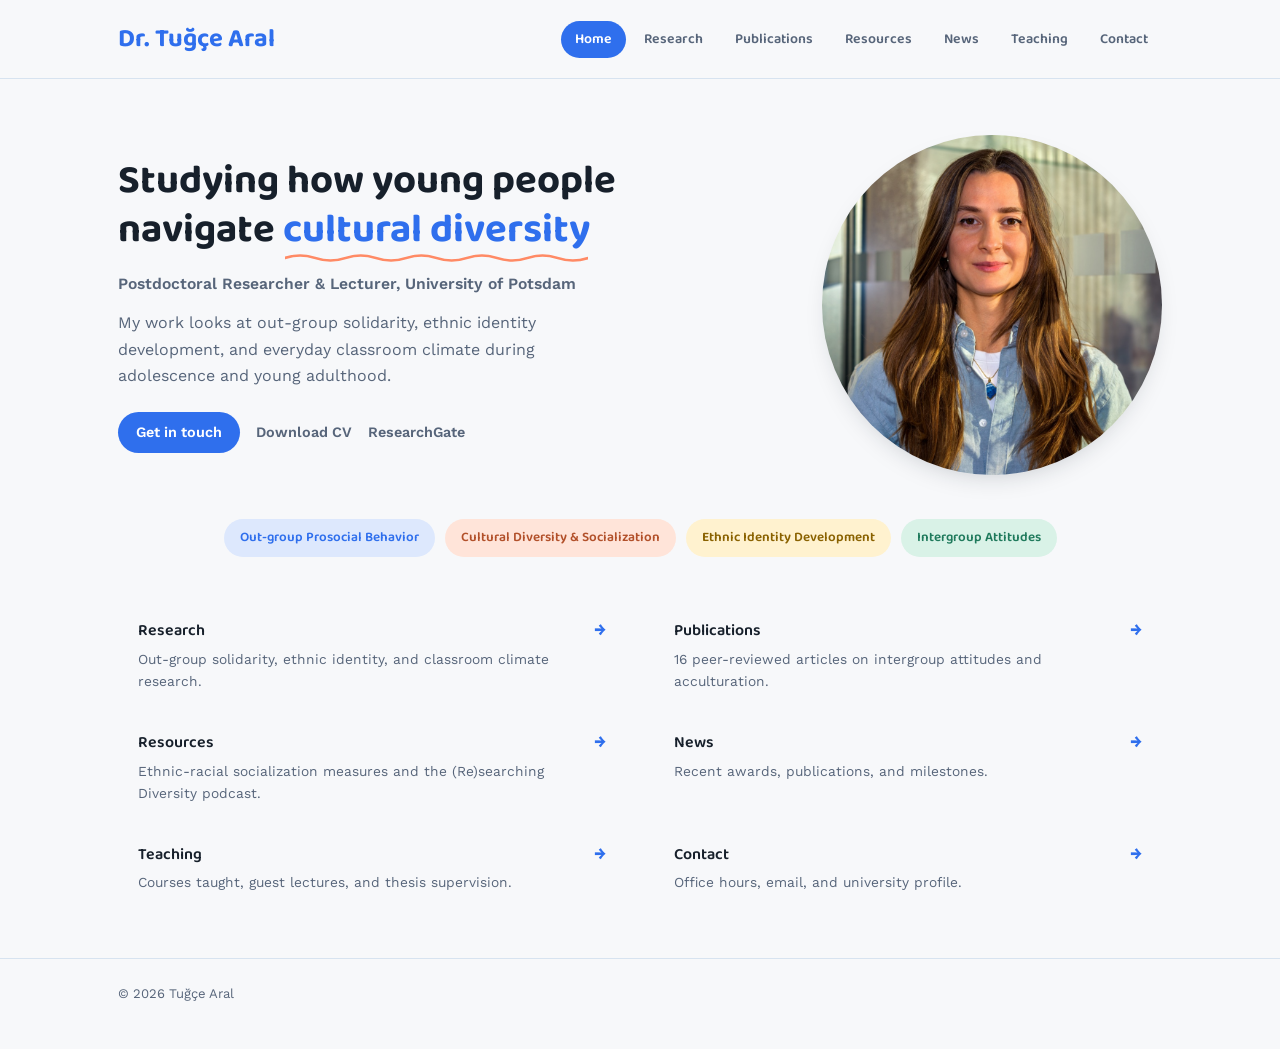
==== commit 17b1ca74: "Make the header name bigger and add Dr. title, drop duplicate hero tag Co-Authored-By: Claude Sonnet" ====
--- a/index.html
+++ b/index.html
@@ -14,7 +14,7 @@
 
 <header class="site-header">
   <div class="wrap header-inner">
-    <a href="index.html" class="brand">Tuğçe Aral</a>
+    <a href="index.html" class="brand">Dr. Tuğçe Aral</a>
     <nav>
       <a href="index.html" class="active" aria-current="page">Home</a>
       <a href="research.html">Research</a>
@@ -31,7 +31,6 @@
 
   <section class="hero wrap">
     <div class="hero-text">
-      <p class="name-tag">Dr. Tuğçe Aral</p>
       <h1>Studying how young people navigate
         <span class="squiggle-phrase">cultural diversity
           <svg viewBox="0 0 200 12" preserveAspectRatio="none" aria-hidden="true">
--- a/style.css
+++ b/style.css
@@ -52,8 +52,8 @@
 .brand {
   font-family: var(--display);
   font-weight: 700;
-  font-size: 1.3rem;
-  color: var(--ink);
+  font-size: 1.6rem;
+  color: var(--blue);
   text-decoration: none;
 }
 
@@ -101,14 +101,6 @@
 }
 
 .hero-text .eyebrow { margin-bottom: 10px; }
-
-.name-tag {
-  font-family: var(--display);
-  font-weight: 700;
-  font-size: 1.4rem;
-  color: var(--blue);
-  margin: 0 0 14px;
-}
 
 h1 {
   font-family: var(--display);
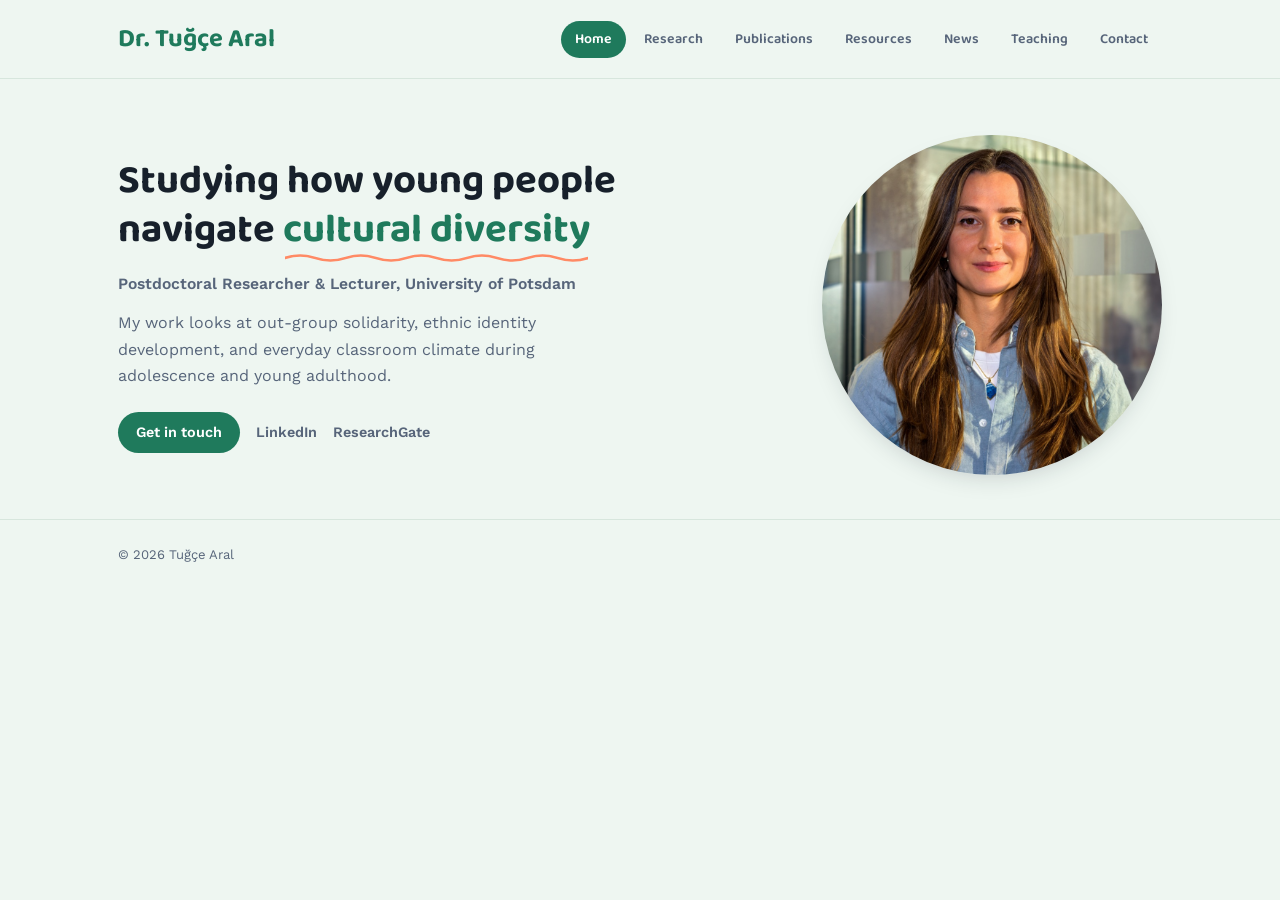
==== commit c07c9833: "Switch accent to green, simplify homepage, swap CV link for LinkedIn Replace the blue accent with a " ====
--- a/index.html
+++ b/index.html
@@ -3,12 +3,43 @@
 <head>
 <meta charset="UTF-8">
 <meta name="viewport" content="width=device-width, initial-scale=1.0">
-<title>Tuğçe Aral</title>
+<title>Dr. Tuğçe Aral — Postdoctoral Researcher, University of Potsdam</title>
 <meta name="description" content="Dr. Tuğçe Aral — Postdoctoral Researcher and Lecturer, University of Potsdam. Research on intergroup relations, cultural diversity, and adolescent development.">
+<link rel="canonical" href="https://tugcearal.github.io/">
+<meta property="og:type" content="profile">
+<meta property="og:title" content="Dr. Tuğçe Aral — Postdoctoral Researcher, University of Potsdam">
+<meta property="og:description" content="Postdoctoral Researcher and Lecturer, University of Potsdam. Research on intergroup relations, cultural diversity, and adolescent development.">
+<meta property="og:url" content="https://tugcearal.github.io/">
+<meta property="og:image" content="https://tugcearal.github.io/assets/tugce-aral-2.jpg">
+<meta name="twitter:card" content="summary_large_image">
+<meta name="twitter:title" content="Dr. Tuğçe Aral — Postdoctoral Researcher, University of Potsdam">
+<meta name="twitter:description" content="Research on intergroup relations, cultural diversity, and adolescent development.">
+<meta name="twitter:image" content="https://tugcearal.github.io/assets/tugce-aral-2.jpg">
+<link rel="icon" href="data:image/svg+xml,%3Csvg xmlns='http://www.w3.org/2000/svg' viewBox='0 0 100 100'%3E%3Crect width='100' height='100' rx='20' fill='%231f7a5c'/%3E%3Ctext x='50' y='68' font-size='58' font-family='Arial,sans-serif' font-weight='700' fill='white' text-anchor='middle'%3ETA%3C/text%3E%3C/svg%3E">
 <link rel="preconnect" href="https://fonts.googleapis.com">
 <link rel="preconnect" href="https://fonts.gstatic.com" crossorigin>
 <link href="https://fonts.googleapis.com/css2?family=Baloo+2:wght@600;700&family=Work+Sans:wght@400;500;600&display=swap" rel="stylesheet">
 <link rel="stylesheet" href="style.css">
+<script type="application/ld+json">
+{
+  "@context": "https://schema.org",
+  "@type": "Person",
+  "name": "Tuğçe Aral",
+  "honorificPrefix": "Dr.",
+  "jobTitle": "Postdoctoral Researcher and Lecturer",
+  "affiliation": {
+    "@type": "CollegeOrUniversity",
+    "name": "University of Potsdam"
+  },
+  "url": "https://tugcearal.github.io/",
+  "image": "https://tugcearal.github.io/assets/tugce-aral-2.jpg",
+  "email": "mailto:tugce.aral@uni-potsdam.de",
+  "sameAs": [
+    "https://www.researchgate.net/profile/Tugce-Aral",
+    "https://www.uni-potsdam.de/de/inklusion/heterogenitaet/aral"
+  ]
+}
+</script>
 </head>
 <body>
 
@@ -45,7 +76,7 @@
       </p>
       <div class="hero-links">
         <a href="mailto:tugce.aral@uni-potsdam.de" class="primary">Get in touch</a>
-        <a href="assets/tugce-aral-cv.docx">Download CV</a>
+        <a href="https://www.linkedin.com/in/tugcearal/" target="_blank" rel="noopener">LinkedIn</a>
         <a href="https://www.researchgate.net/profile/Tugce-Aral" target="_blank" rel="noopener">ResearchGate</a>
       </div>
     </div>
@@ -53,58 +84,6 @@
       <img src="assets/tugce-aral-2.jpg" alt="Portrait of Dr. Tuğçe Aral">
     </div>
   </section>
-
-  <div class="chips" aria-hidden="true">
-    <span class="chip c1">Out-group Prosocial Behavior</span>
-    <span class="chip c2">Cultural Diversity &amp; Socialization</span>
-    <span class="chip c3">Ethnic Identity Development</span>
-    <span class="chip c4">Intergroup Attitudes</span>
-  </div>
-
-  <div class="index-list wrap">
-    <a href="research.html" class="index-row">
-      <span>
-        <h3>Research</h3>
-        <p>Out-group solidarity, ethnic identity, and classroom climate research.</p>
-      </span>
-      <span class="idx-arrow">→</span>
-    </a>
-    <a href="publications.html" class="index-row">
-      <span>
-        <h3>Publications</h3>
-        <p>16 peer-reviewed articles on intergroup attitudes and acculturation.</p>
-      </span>
-      <span class="idx-arrow">→</span>
-    </a>
-    <a href="resources.html" class="index-row">
-      <span>
-        <h3>Resources</h3>
-        <p>Ethnic-racial socialization measures and the (Re)searching Diversity podcast.</p>
-      </span>
-      <span class="idx-arrow">→</span>
-    </a>
-    <a href="news.html" class="index-row">
-      <span>
-        <h3>News</h3>
-        <p>Recent awards, publications, and milestones.</p>
-      </span>
-      <span class="idx-arrow">→</span>
-    </a>
-    <a href="teaching.html" class="index-row">
-      <span>
-        <h3>Teaching</h3>
-        <p>Courses taught, guest lectures, and thesis supervision.</p>
-      </span>
-      <span class="idx-arrow">→</span>
-    </a>
-    <a href="contact.html" class="index-row">
-      <span>
-        <h3>Contact</h3>
-        <p>Office hours, email, and university profile.</p>
-      </span>
-      <span class="idx-arrow">→</span>
-    </a>
-  </div>
 
 </main>
 
--- a/style.css
+++ b/style.css
@@ -1,12 +1,12 @@
 :root {
   --ink: #17202b;
   --ink-soft: #57657a;
-  --paper: #f7f8fa;
+  --paper: #eef6f1;
   --card: #ffffff;
-  --line: #d7e3f0;
-
-  --blue: #2f6fed;
-  --blue-soft: #dde8fd;
+  --line: #d7e6dd;
+
+  --blue: #1f7a5c;
+  --blue-soft: #d9f2e7;
   --coral: #ff8a65;
   --coral-soft: #ffe4d9;
   --coral-ink: #b2502a;
@@ -144,7 +144,7 @@
   padding: 9px 18px;
   border-radius: 999px;
 }
-.hero-links a.primary:hover { background: #2559c4; color: #fff; }
+.hero-links a.primary:hover { background: #155c44; color: #fff; }
 
 .hero-photo { justify-self: end; width: 100%; max-width: 340px; }
 
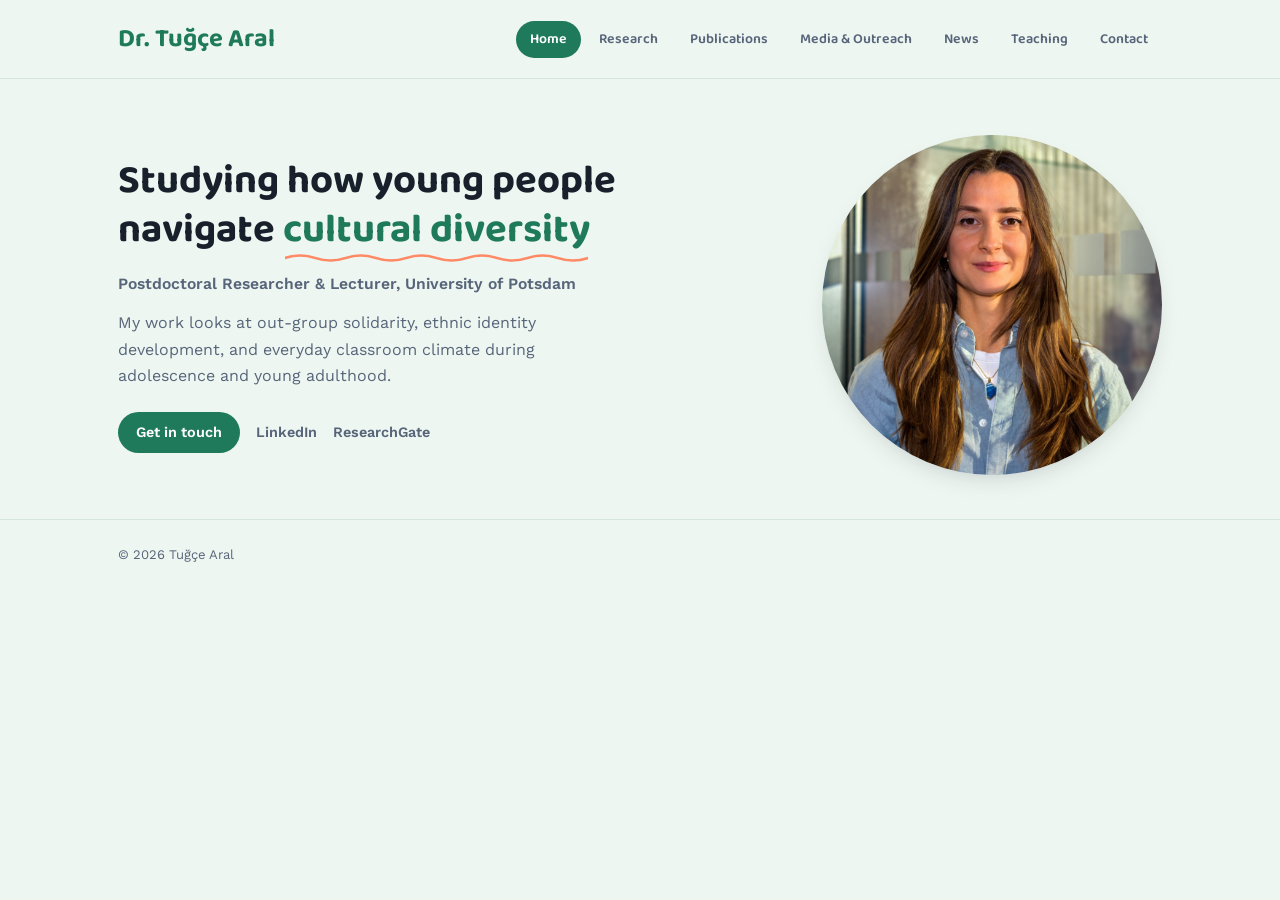
==== commit 4b0dd983: "Rename Resources to Media & Outreach, move Measures to Publications Reorder the two 2024 News items." ====
--- a/index.html
+++ b/index.html
@@ -50,7 +50,7 @@
       <a href="index.html" class="active" aria-current="page">Home</a>
       <a href="research.html">Research</a>
       <a href="publications.html">Publications</a>
-      <a href="resources.html">Resources</a>
+      <a href="media.html">Media & Outreach</a>
       <a href="news.html">News</a>
       <a href="teaching.html">Teaching</a>
       <a href="contact.html">Contact</a>
--- a/style.css
+++ b/style.css
@@ -90,6 +90,13 @@
   margin: 0;
 }
 
+.contact-head { display: flex; align-items: center; gap: 24px; }
+.contact-photo { width: 88px; height: 88px; border-radius: 50%; object-fit: cover; flex-shrink: 0; }
+
+@media (max-width: 480px) {
+  .contact-head { flex-direction: column; align-items: flex-start; }
+}
+
 /* Hero (home) */
 .hero {
   display: grid;
@@ -263,6 +270,51 @@
 .index-row p { margin: 0; font-size: 0.86rem; color: var(--ink-soft); }
 .index-row .idx-arrow { color: var(--blue); font-weight: 700; flex-shrink: 0; }
 
+/* Publications gallery */
+.pub-gallery {
+  display: grid;
+  grid-template-columns: repeat(auto-fill, minmax(170px, 1fr));
+  gap: 18px;
+  margin-bottom: 8px;
+}
+
+.pub-card {
+  display: flex;
+  flex-direction: column;
+  text-decoration: none;
+  color: inherit;
+  border: 1px solid var(--line);
+  border-radius: 14px;
+  overflow: hidden;
+  background: var(--card);
+  transition: transform 0.15s, box-shadow 0.15s;
+}
+
+.pub-card:hover { transform: translateY(-3px); box-shadow: 0 12px 22px -14px rgba(23, 32, 43, 0.25); }
+
+.pub-card-thumb {
+  aspect-ratio: 3 / 4;
+  width: 100%;
+  object-fit: cover;
+  object-position: top;
+  display: block;
+  background: var(--blue-soft);
+}
+
+.pub-card-body { padding: 12px 14px 14px; display: flex; flex-direction: column; gap: 3px; }
+
+.pub-card-year {
+  font-family: var(--display);
+  font-weight: 700;
+  font-size: 0.7rem;
+  text-transform: uppercase;
+  letter-spacing: 0.04em;
+  color: var(--blue);
+}
+
+.pub-card-title { font-size: 0.85rem; font-weight: 600; color: var(--ink); line-height: 1.35; }
+.pub-card-journal { font-size: 0.76rem; color: var(--ink-soft); font-style: italic; }
+
 /* Publications */
 .pub-entries { display: flex; flex-direction: column; gap: 22px; }
 .pub-entry { font-size: 0.94rem; color: var(--ink-soft); }
@@ -271,6 +323,78 @@
 .pub-entry em { font-style: italic; }
 .pub-entry a { color: var(--blue); text-decoration: underline; font-size: 0.86rem; font-weight: 500; }
 
+/* Media / resource rows */
+.media-list { display: flex; flex-direction: column; gap: 20px; margin-bottom: 8px; }
+
+.media-row {
+  display: flex;
+  gap: 18px;
+  align-items: flex-start;
+  text-decoration: none;
+  color: inherit;
+  padding: 16px;
+  margin: 0 -16px;
+  border-radius: 14px;
+  transition: background 0.15s;
+}
+
+.media-row:hover { background: var(--card); }
+
+.media-thumb {
+  width: 108px;
+  height: 108px;
+  object-fit: cover;
+  border-radius: 12px;
+  flex-shrink: 0;
+  display: block;
+}
+
+.media-thumb-icon {
+  background: var(--blue-soft);
+  color: var(--blue);
+  display: flex;
+  align-items: center;
+  justify-content: center;
+}
+
+.media-thumb-icon svg { width: 38%; height: 38%; }
+
+.media-body { flex: 1; font-size: 0.94rem; color: var(--ink-soft); line-height: 1.55; }
+.media-body strong { color: var(--ink); }
+.media-body em { font-style: italic; }
+
+.media-link {
+  display: inline-block;
+  margin-top: 6px;
+  color: var(--blue);
+  font-size: 0.85rem;
+  font-weight: 500;
+  text-decoration: none;
+}
+a.media-link:hover { text-decoration: underline; }
+
+/* Page preview gallery */
+.page-gallery {
+  display: flex;
+  flex-wrap: wrap;
+  gap: 14px;
+  margin: 16px 0 8px;
+}
+
+.page-gallery img {
+  width: 140px;
+  border: 1px solid var(--line);
+  border-radius: 8px;
+  box-shadow: 0 6px 16px -10px rgba(23, 32, 43, 0.3);
+  transition: transform 0.15s, box-shadow 0.15s;
+  display: block;
+}
+
+.page-gallery a:hover img {
+  transform: translateY(-4px);
+  box-shadow: 0 12px 22px -12px rgba(23, 32, 43, 0.35);
+}
+
 /* Contact */
 .contact-block { max-width: var(--text-max); margin-bottom: 22px; }
 .contact-block:last-child { margin-bottom: 0; }
